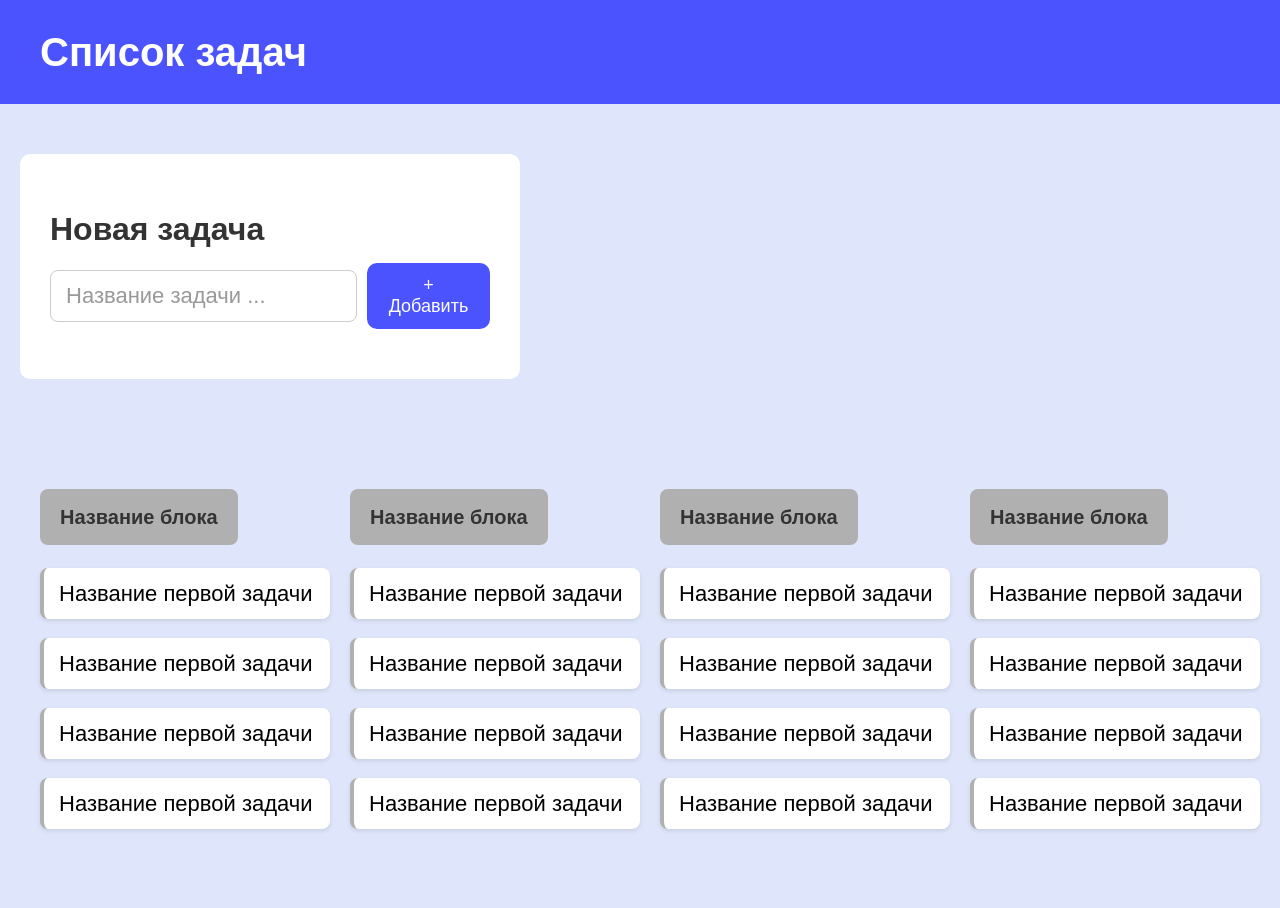
==== index.html @ b5b71eb3 "add files" ====
<!DOCTYPE html>
<html lang="en">
<head>
    <meta charset="UTF-8">
    <link rel="stylesheet" href="./css/normalize.css">
    <link rel="stylesheet" href="./css/styles.css">
    <title>Клюев Максим 4321-22</title>
</head>

<body>
    <div class="header">

    </div>

    <section class="container">
        <div class="task">
            
        </div>

        <div class="board_container">

            <div class="backlog_column">
                <ul class="task-list">
                </ul>
            </div>        
        </div>
    </section>
<script src="src/main.js" type="module"></script>
</body>
</html>
---- css/styles.css ----
:root {
  --font-family-primary: 'Segoe UI', Tahoma, Geneva, Verdana, sans-serif;
}

* {
    margin: 0;
    padding: 0;
    box-sizing: border-box;
    font-family: var(--font-family-primary);
}

body {
    background: #dfe6fb;
    line-height: 1.6;
}

header {
    background: #4a53fe;
    color: #fff;
    padding: 20px 40px;
    text-align: left;
    width: 100%;
}

.container {
    max-width: 1400px;
    margin: 0 auto;
    padding: 0 20px;
}

.task {
    background: #ffffff;
    padding: 0px 15px;
    border-radius: 10px;
    margin: 50px 0;
    max-width: 500px;
    display: inline-block;
}

.input-group {
    display: flex;
    gap: 10px;
    align-items: center;
}

.task_title {
    font-size: 2rem;
    margin-bottom: 8px;
    font-weight: 600;
    color: #333;
}

.task_input {
    flex: 1;
    padding: 12px 15px;
    border: 1px solid #ccc;
    border-radius: 8px;
    font-size: 22px;
}

.task_input::placeholder {
    color: #999;
}

.task_button {
    padding: 12px 20px;
    background: #4a53fe;
    color: #fff;
    border: none;
    border-radius: 10px;
    cursor: pointer;
    font-size: 18px;
}

.task_button:hover {
    background: #3b44cc;
    transform: scale(1.05);
    transition: 0.3s;
}

.board_container {
    display: flex;
    gap: 20px;
    margin: 30px 0;
    width: 100%;
}

.backlog_column, .progress_column, .ready_column, .del_column {
    flex: 1;
    border-radius: 10px;
}

.backlog_column h3, .progress_column h3, .ready_column h3, .del_column h3 {
    display: inline-block;
    margin: 0 0 15px 0;
    padding: 12px 20px;
    border-radius: 8px;
    font-size: 20px;
    font-weight: 600;
}

.task-list {
    list-style: none;
    padding-left: 0;
    margin: 0 0 10px 0;
    min-height: 60px;
}

.task_card {
    background-color: #ffffff;
    padding: 8px 15px;
    margin: 8px 0;
    border-radius: 8px;
    border-left: 4px solid #e0e0e0;
    cursor: pointer;
    transition: 0.3s;
    font-size: 22px;
    font-weight: 500;
    box-shadow: 0 2px 4px rgba(0,0,0,0.1);
}

.task_card:hover {
    transform: translateY(-2px);
    box-shadow: 0 4px 8px rgba(0,0,0,0.15);
}

.backlog_column h3 { 
    background-color: #b0b0b0; 
    color: #333;
}

.backlog_column .task_card { 
    border-left: 4px solid #b0b0b0;
}

.progress_column h3 { 
    background-color: #8fa1fd;
    color: #0021c2;
}

.progress_column .task_card { 
    border-left: 4px solid #8fa1fd;
}

.ready_column h3 { 
    background-color: #adfac4;
    color: #009f3a;
}

.ready_column .task_card { 
    border-left: 4px solid #adfac4;
}

.del_column h3 { 
    background-color: #ff8b8b;
    color: #b60000;
}

.del_column .task_card { 
    border-left: 4px solid #ff8b8b;
}

.del_column button {
    background-color: #fd2525;
    color: white;
    border: none;
    border-radius: 8px;
    padding: 16px 20px;
    font-size: 16px;
    cursor: pointer;
    width: 100%;
    display: block;
    min-width: 300px;
}

.del_column button:hover {
    transform: scale(1.05);
    transition: 0.5s;
}

header h1 {
    font-size: 2.5rem;
    margin: 0;
}
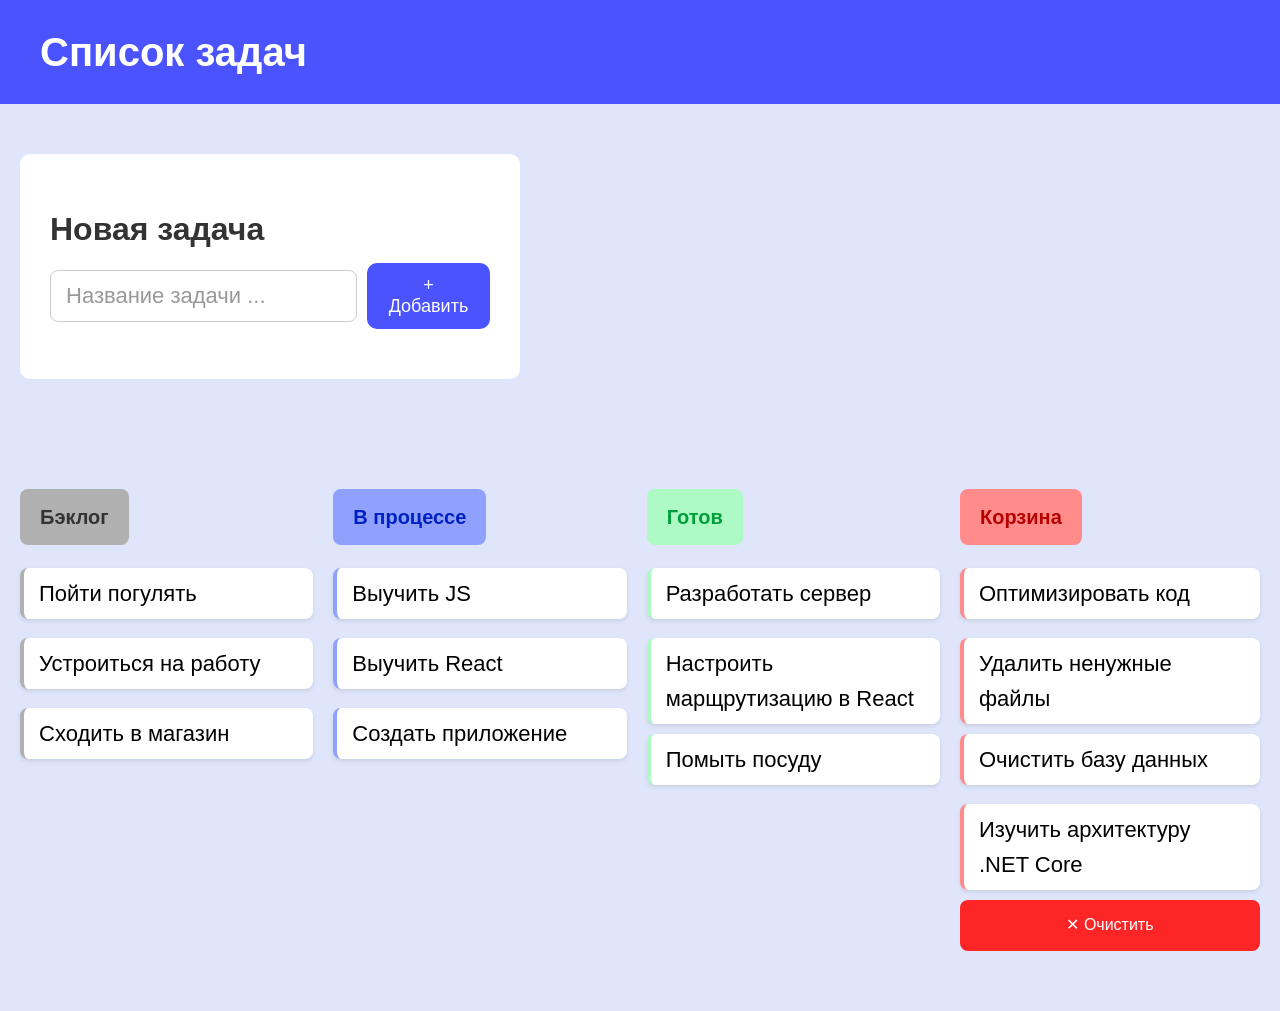
==== commit f3e94500: "add files" ====
--- a/index.html
+++ b/index.html
@@ -18,11 +18,7 @@
         </div>
 
         <div class="board_container">
-
-            <div class="backlog_column">
-                <ul class="task-list">
-                </ul>
-            </div>        
+    
         </div>
     </section>
 <script src="src/main.js" type="module"></script>
--- a/css/styles.css
+++ b/css/styles.css
@@ -12,6 +12,8 @@
 body {
     background: #dfe6fb;
     line-height: 1.6;
+    margin: 0;
+    padding: 0;
 }
 
 header {
@@ -23,7 +25,7 @@
 }
 
 .container {
-    max-width: 1400px;
+    max-width: 1600px;
     margin: 0 auto;
     padding: 0 20px;
 }
@@ -85,12 +87,12 @@
     width: 100%;
 }
 
-.backlog_column, .progress_column, .ready_column, .del_column {
+.backLog, .inProcess, .ready, .trash {
     flex: 1;
     border-radius: 10px;
 }
 
-.backlog_column h3, .progress_column h3, .ready_column h3, .del_column h3 {
+.backLog h3, .inProcess h3, .ready h3, .trash h3 {
     display: inline-block;
     margin: 0 0 15px 0;
     padding: 12px 20px;
@@ -124,39 +126,39 @@
     box-shadow: 0 4px 8px rgba(0,0,0,0.15);
 }
 
-.backlog_column h3 { 
+.backLog h3 { 
     background-color: #b0b0b0; 
     color: #333;
 }
 
-.backlog_column .task_card { 
+.backLog .task_card { 
     border-left: 4px solid #b0b0b0;
 }
 
-.progress_column h3 { 
+.inProcess h3 { 
     background-color: #8fa1fd;
     color: #0021c2;
 }
 
-.progress_column .task_card { 
+.inProcess .task_card { 
     border-left: 4px solid #8fa1fd;
 }
 
-.ready_column h3 { 
+.ready h3 { 
     background-color: #adfac4;
     color: #009f3a;
 }
 
-.ready_column .task_card { 
+.ready .task_card { 
     border-left: 4px solid #adfac4;
 }
 
-.del_column h3 { 
+.trash h3 { 
     background-color: #ff8b8b;
     color: #b60000;
 }
 
-.del_column .task_card { 
+.trash .task_card { 
     border-left: 4px solid #ff8b8b;
 }
 
